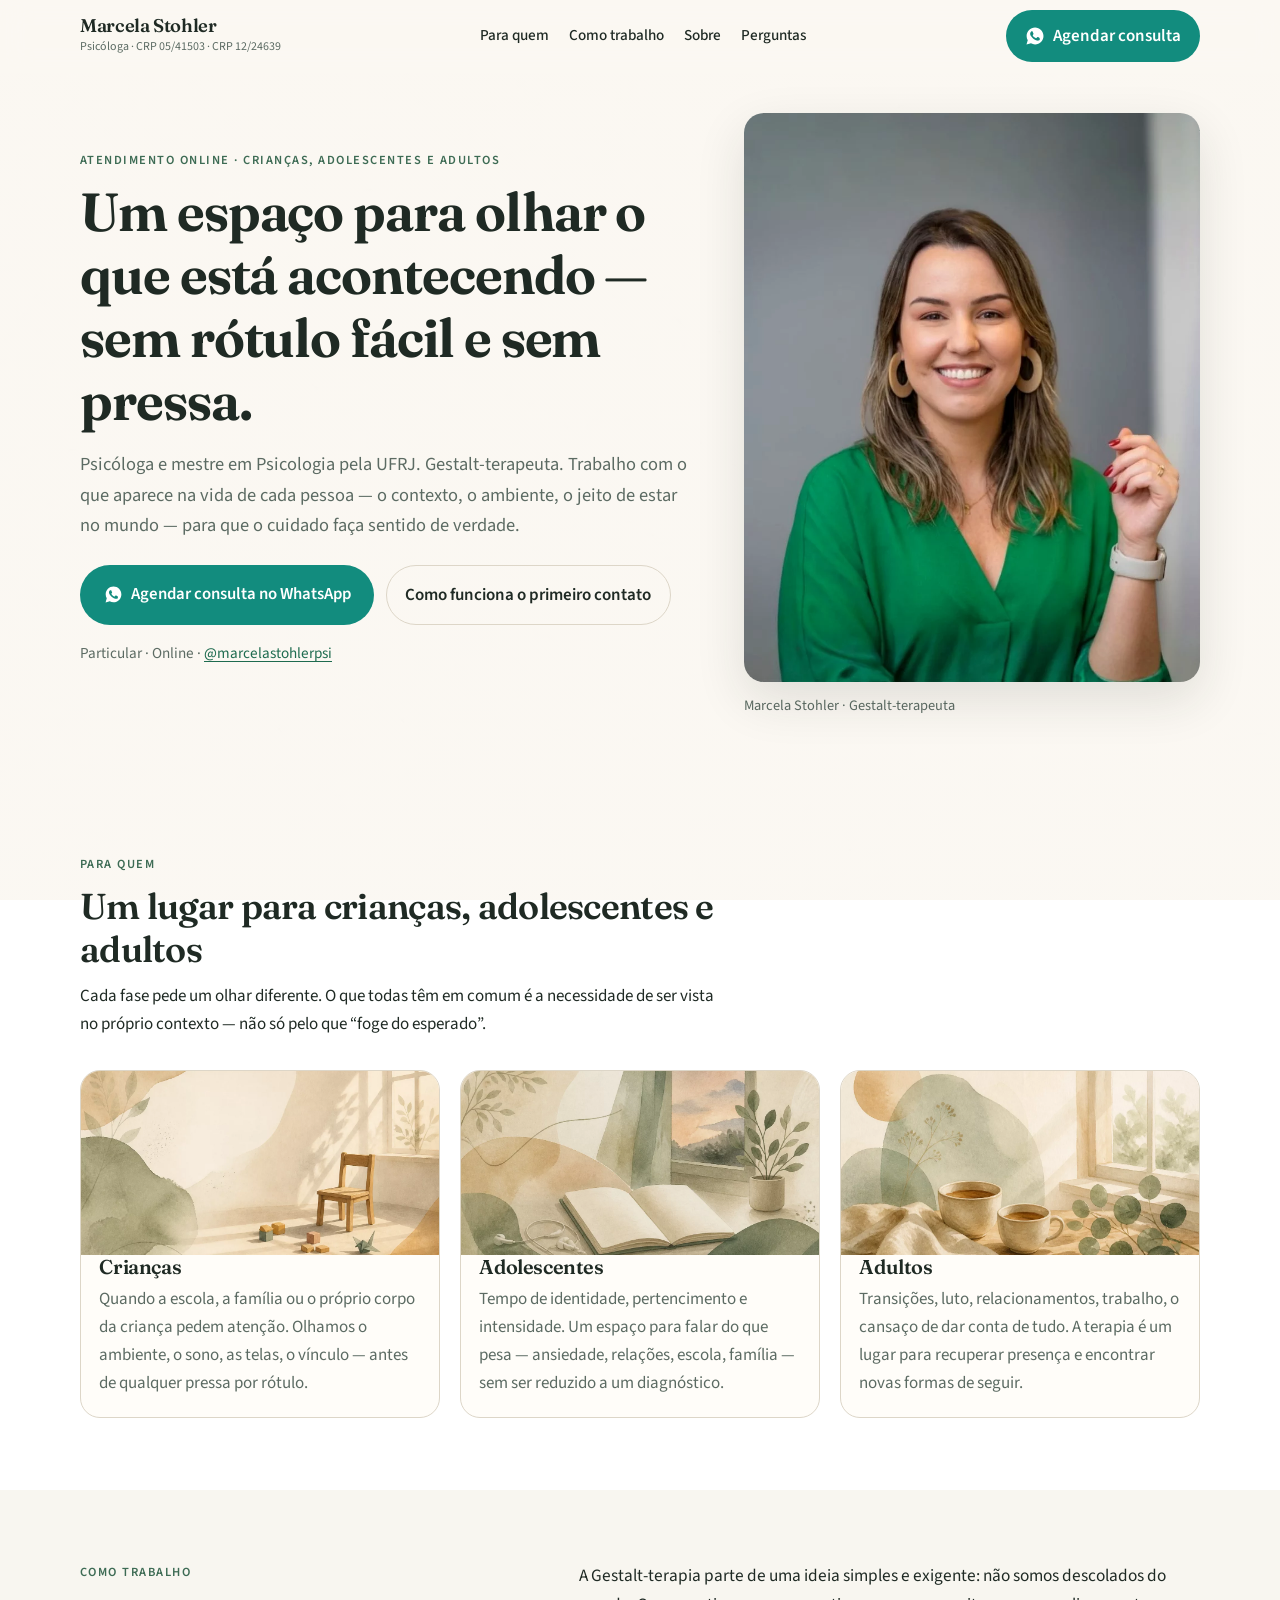
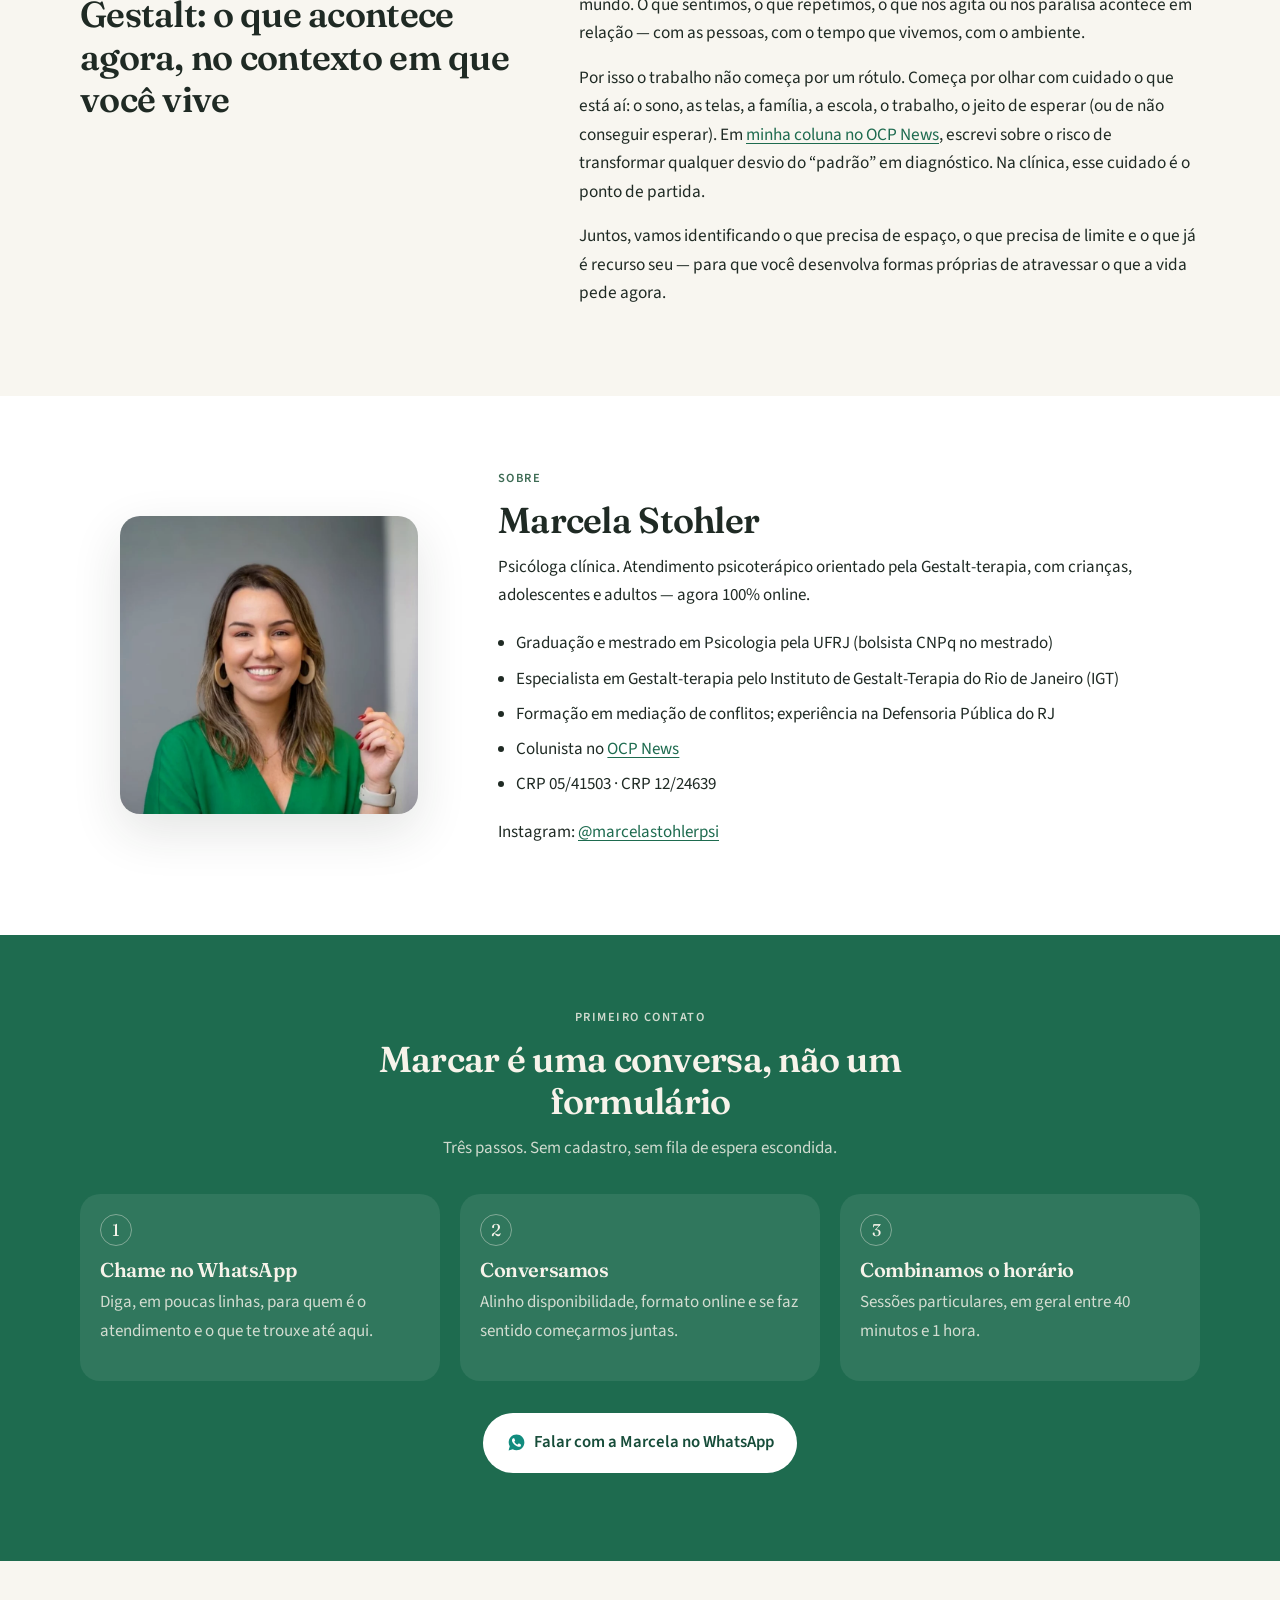
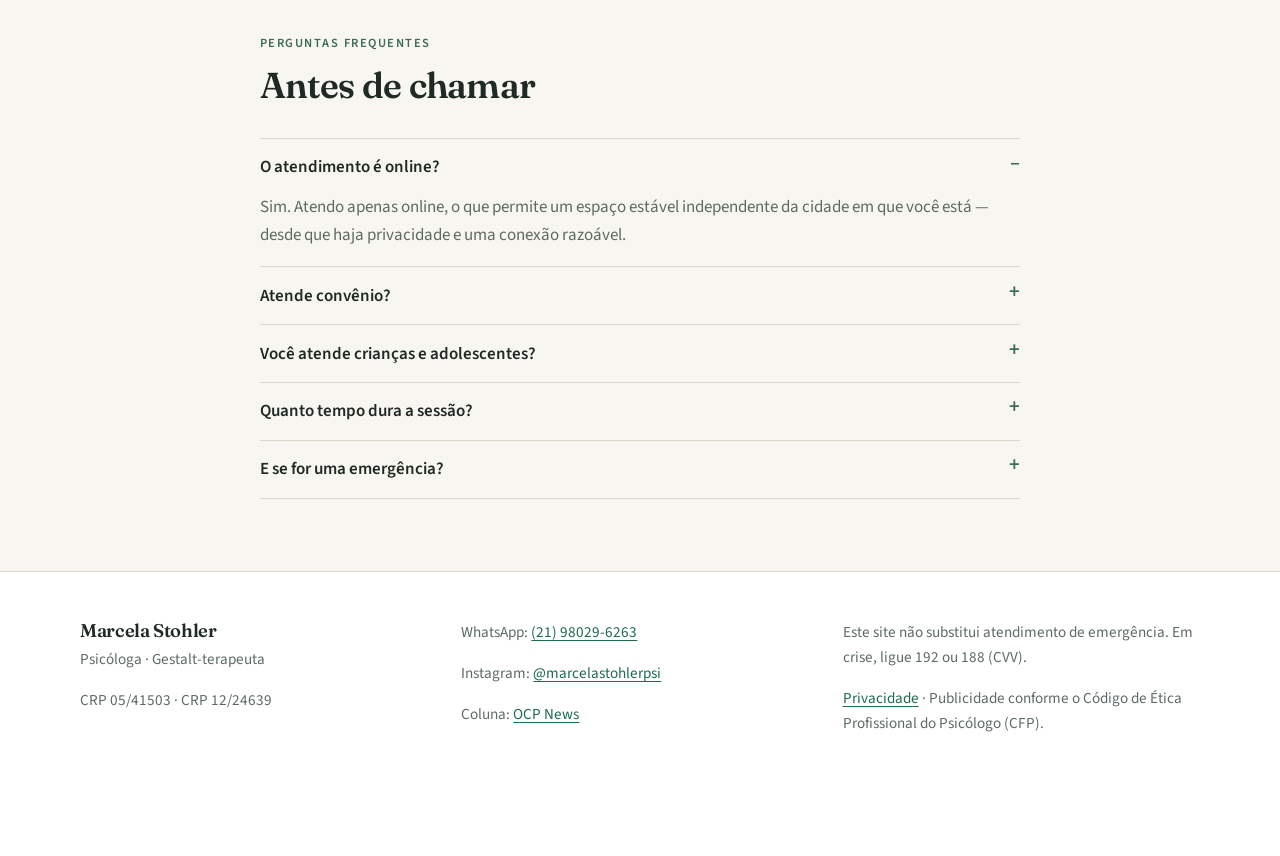
==== index.html @ 03f025e1 "Publicar a landing de conversão da Marcela Stohler. Página estática para o Google Ads, com CTA no Wh" ====
<!DOCTYPE html>
<html lang="pt-BR">
  <head>
    <meta charset="utf-8" />
    <meta name="viewport" content="width=device-width, initial-scale=1" />
    <title>Marcela Stohler | Psicóloga e Gestalt-terapeuta</title>
    <meta
      name="description"
      content="Psicóloga e mestre pela UFRJ. Gestalt-terapeuta. Atendimento online para crianças, adolescentes e adultos. Agende sua consulta pelo WhatsApp."
    />
    <link rel="canonical" href="https://marcela.stohler.com.br/" />
    <meta name="theme-color" content="#1e6b4f" />
    <meta name="robots" content="index, follow" />

    <meta property="og:type" content="website" />
    <meta property="og:locale" content="pt_BR" />
    <meta property="og:url" content="https://marcela.stohler.com.br/" />
    <meta property="og:title" content="Marcela Stohler | Psicóloga e Gestalt-terapeuta" />
    <meta
      property="og:description"
      content="Atendimento online para crianças, adolescentes e adultos. Um espaço para olhar o que está acontecendo — sem rótulo fácil e sem pressa."
    />
    <meta property="og:image" content="https://marcela.stohler.com.br/images/og.jpg" />
    <meta property="og:image:width" content="1200" />
    <meta property="og:image:height" content="630" />

    <meta name="twitter:card" content="summary_large_image" />
    <meta name="twitter:title" content="Marcela Stohler | Psicóloga e Gestalt-terapeuta" />
    <meta
      name="twitter:description"
      content="Atendimento online para crianças, adolescentes e adultos. Agende pelo WhatsApp."
    />
    <meta name="twitter:image" content="https://marcela.stohler.com.br/images/og.jpg" />

    <link rel="icon" href="/favicon.ico" sizes="32x32" />
    <link rel="icon" type="image/png" href="/images/favicon-32.png" sizes="32x32" />
    <link rel="apple-touch-icon" href="/apple-touch-icon.png" />

    <link rel="preload" as="image" href="/images/marcela.webp" type="image/webp" />
    <link rel="preconnect" href="https://fonts.googleapis.com" />
    <link rel="preconnect" href="https://fonts.gstatic.com" crossorigin />
    <link
      href="https://fonts.googleapis.com/css2?family=Fraunces:opsz,wght@9..144,500;9..144,600;9..144,650&family=Source+Sans+3:ital,wght@0,400;0,500;0,600;1,400&display=swap"
      rel="stylesheet"
    />
    <link rel="stylesheet" href="/styles.css" />

    <script type="application/ld+json">
      {
        "@context": "https://schema.org",
        "@type": "Person",
        "name": "Marcela Stohler",
        "jobTitle": "Psicóloga",
        "description": "Psicóloga e mestre em Psicologia pela UFRJ. Especialista em Gestalt-terapia. Atendimento online para crianças, adolescentes e adultos.",
        "url": "https://marcela.stohler.com.br/",
        "image": "https://marcela.stohler.com.br/images/marcela.jpg",
        "sameAs": [
          "https://www.instagram.com/marcelastohlerpsi/",
          "https://ocp.news/autor/marcela-stohler-2"
        ],
        "hasCredential": ["CRP 05/41503", "CRP 12/24639"],
        "knowsAbout": ["Gestalt-terapia", "Psicologia clínica", "Psicoterapia infantil"],
        "telephone": "+5521980296263"
      }
    </script>
  </head>
  <body>
    <a class="skip-link" href="#conteudo">Ir para o conteúdo</a>

    <header class="site-header" id="topo">
      <div class="container header-inner">
        <a class="brand" href="/">
          <span class="brand-name">Marcela Stohler</span>
          <span class="brand-meta">Psicóloga · CRP 05/41503 · CRP 12/24639</span>
        </a>
        <nav class="nav" aria-label="Principal">
          <a href="#para-quem">Para quem</a>
          <a href="#como-trabalho">Como trabalho</a>
          <a href="#sobre">Sobre</a>
          <a href="#faq">Perguntas</a>
        </nav>
        <a class="btn btn-whatsapp header-cta js-whatsapp" data-cta="header" href="https://wa.me/5521980296263?text=Ol%C3%A1%20Marcela%2C%20vim%20pelo%20site%20e%20gostaria%20de%20agendar%20uma%20consulta." target="_blank" rel="noopener noreferrer">
          <span class="icon-wa" aria-hidden="true"></span>
          Agendar consulta
        </a>
      </div>
    </header>

    <main id="conteudo">
      <section class="hero">
        <div class="container hero-grid">
          <div class="hero-copy">
            <p class="kicker">Atendimento online · Crianças, adolescentes e adultos</p>
            <h1>Um espaço para olhar o que está acontecendo — sem rótulo fácil e sem pressa.</h1>
            <p class="lede">
              Psicóloga e mestre em Psicologia pela UFRJ. Gestalt-terapeuta. Trabalho com o que
              aparece na vida de cada pessoa — o contexto, o ambiente, o jeito de estar no mundo —
              para que o cuidado faça sentido de verdade.
            </p>
            <div class="hero-actions">
              <a class="btn btn-whatsapp btn-lg js-whatsapp" data-cta="hero" href="https://wa.me/5521980296263?text=Ol%C3%A1%20Marcela%2C%20vim%20pelo%20site%20e%20gostaria%20de%20agendar%20uma%20consulta." target="_blank" rel="noopener noreferrer">
                <span class="icon-wa" aria-hidden="true"></span>
                Agendar consulta no WhatsApp
              </a>
              <a class="btn btn-ghost" href="#como-funciona">Como funciona o primeiro contato</a>
            </div>
            <p class="trust-line">
              Particular · Online ·
              <a href="https://www.instagram.com/marcelastohlerpsi/" rel="noopener noreferrer" target="_blank"
                >@marcelastohlerpsi</a
              >
            </p>
          </div>
          <figure class="hero-photo">
            <div class="photo-frame">
              <picture>
                <source srcset="/images/marcela.webp" type="image/webp" />
                <img
                  src="/images/marcela.jpg"
                  alt="Marcela Stohler, psicóloga, sorrindo em retrato profissional"
                  width="819"
                  height="1024"
                  fetchpriority="high"
                />
              </picture>
            </div>
            <figcaption>Marcela Stohler · Gestalt-terapeuta</figcaption>
          </figure>
        </div>
      </section>

      <section class="section" id="para-quem">
        <div class="container">
          <header class="section-head">
            <p class="kicker">Para quem</p>
            <h2>Um lugar para crianças, adolescentes e adultos</h2>
            <p>
              Cada fase pede um olhar diferente. O que todas têm em comum é a necessidade de ser
              vista no próprio contexto — não só pelo que “foge do esperado”.
            </p>
          </header>
          <div class="cards">
            <article class="card">
              <picture>
                <source srcset="/images/audience-child.webp" type="image/webp" />
                <img src="/images/audience-child.jpg" alt="" width="1200" height="800" loading="lazy" />
              </picture>
              <h3>Crianças</h3>
              <p>
                Quando a escola, a família ou o próprio corpo da criança pedem atenção. Olhamos o
                ambiente, o sono, as telas, o vínculo — antes de qualquer pressa por rótulo.
              </p>
            </article>
            <article class="card">
              <picture>
                <source srcset="/images/audience-teen.webp" type="image/webp" />
                <img src="/images/audience-teen.jpg" alt="" width="1200" height="800" loading="lazy" />
              </picture>
              <h3>Adolescentes</h3>
              <p>
                Tempo de identidade, pertencimento e intensidade. Um espaço para falar do que
                pesa — ansiedade, relações, escola, família — sem ser reduzido a um diagnóstico.
              </p>
            </article>
            <article class="card">
              <picture>
                <source srcset="/images/audience-adult.webp" type="image/webp" />
                <img src="/images/audience-adult.jpg" alt="" width="1200" height="800" loading="lazy" />
              </picture>
              <h3>Adultos</h3>
              <p>
                Transições, luto, relacionamentos, trabalho, o cansaço de dar conta de tudo. A
                terapia é um lugar para recuperar presença e encontrar novas formas de seguir.
              </p>
            </article>
          </div>
        </div>
      </section>

      <section class="section section-alt" id="como-trabalho">
        <div class="container split">
          <header class="section-head">
            <p class="kicker">Como trabalho</p>
            <h2>Gestalt: o que acontece agora, no contexto em que você vive</h2>
          </header>
          <div class="prose">
            <p>
              A Gestalt-terapia parte de uma ideia simples e exigente: não somos descolados do
              mundo. O que sentimos, o que repetimos, o que nos agita ou nos paralisa acontece
              em relação — com as pessoas, com o tempo que vivemos, com o ambiente.
            </p>
            <p>
              Por isso o trabalho não começa por um rótulo. Começa por olhar com cuidado o que
              está aí: o sono, as telas, a família, a escola, o trabalho, o jeito de esperar (ou
              de não conseguir esperar). Em
              <a href="https://ocp.news/colunistas/toda-crianca-agitada-tem-tdah" rel="noopener noreferrer" target="_blank"
                >minha coluna no OCP News</a
              >, escrevi sobre o risco de transformar qualquer desvio do “padrão” em diagnóstico.
              Na clínica, esse cuidado é o ponto de partida.
            </p>
            <p>
              Juntos, vamos identificando o que precisa de espaço, o que precisa de limite e o
              que já é recurso seu — para que você desenvolva formas próprias de atravessar o
              que a vida pede agora.
            </p>
          </div>
        </div>
      </section>

      <section class="section" id="sobre">
        <div class="container about-grid">
          <figure class="about-photo">
            <picture>
              <source srcset="/images/marcela-square.webp" type="image/webp" />
              <img
                src="/images/marcela-square.jpg"
                alt="Retrato de Marcela Stohler"
                width="800"
                height="800"
                loading="lazy"
              />
            </picture>
          </figure>
          <div>
            <p class="kicker">Sobre</p>
            <h2>Marcela Stohler</h2>
            <p>
              Psicóloga clínica. Atendimento psicoterápico orientado pela Gestalt-terapia, com
              crianças, adolescentes e adultos — agora 100% online.
            </p>
            <ul class="creds">
              <li>Graduação e mestrado em Psicologia pela UFRJ (bolsista CNPq no mestrado)</li>
              <li>Especialista em Gestalt-terapia pelo Instituto de Gestalt-Terapia do Rio de Janeiro (IGT)</li>
              <li>Formação em mediação de conflitos; experiência na Defensoria Pública do RJ</li>
              <li>Colunista no <a href="https://ocp.news/autor/marcela-stohler-2" rel="noopener noreferrer" target="_blank">OCP News</a></li>
              <li>CRP 05/41503 · CRP 12/24639</li>
            </ul>
            <p>
              Instagram:
              <a href="https://www.instagram.com/marcelastohlerpsi/" rel="noopener noreferrer" target="_blank"
                >@marcelastohlerpsi</a
              >
            </p>
          </div>
        </div>
      </section>

      <section class="section section-cta" id="como-funciona">
        <div class="container">
          <header class="section-head center">
            <p class="kicker">Primeiro contato</p>
            <h2>Marcar é uma conversa, não um formulário</h2>
            <p>Três passos. Sem cadastro, sem fila de espera escondida.</p>
          </header>
          <ol class="steps">
            <li>
              <span class="step-n">1</span>
              <h3>Chame no WhatsApp</h3>
              <p>Diga, em poucas linhas, para quem é o atendimento e o que te trouxe até aqui.</p>
            </li>
            <li>
              <span class="step-n">2</span>
              <h3>Conversamos</h3>
              <p>Alinho disponibilidade, formato online e se faz sentido começarmos juntas.</p>
            </li>
            <li>
              <span class="step-n">3</span>
              <h3>Combinamos o horário</h3>
              <p>Sessões particulares, em geral entre 40 minutos e 1 hora.</p>
            </li>
          </ol>
          <p class="center">
            <a class="btn btn-whatsapp btn-lg js-whatsapp" data-cta="steps" href="https://wa.me/5521980296263?text=Ol%C3%A1%20Marcela%2C%20vim%20pelo%20site%20e%20gostaria%20de%20agendar%20uma%20consulta." target="_blank" rel="noopener noreferrer">
              <span class="icon-wa" aria-hidden="true"></span>
              Falar com a Marcela no WhatsApp
            </a>
          </p>
        </div>
      </section>

      <section class="section section-alt" id="faq">
        <div class="container narrow">
          <header class="section-head">
            <p class="kicker">Perguntas frequentes</p>
            <h2>Antes de chamar</h2>
          </header>
          <div class="faq">
            <details open>
              <summary>O atendimento é online?</summary>
              <p>
                Sim. Atendo apenas online, o que permite um espaço estável independente da cidade
                em que você está — desde que haja privacidade e uma conexão razoável.
              </p>
            </details>
            <details>
              <summary>Atende convênio?</summary>
              <p>
                Não. O atendimento é particular. Se precisar de nota ou recibo para reembolso,
                podemos conversar no WhatsApp.
              </p>
            </details>
            <details>
              <summary>Você atende crianças e adolescentes?</summary>
              <p>
                Sim. Crianças, adolescentes e adultos. No caso de menores, o primeiro contato
                costuma ser com o responsável.
              </p>
            </details>
            <details>
              <summary>Quanto tempo dura a sessão?</summary>
              <p>Em geral, de 40 minutos a 1 hora. Combinamos o enquadre no primeiro contato.</p>
            </details>
            <details>
              <summary>E se for uma emergência?</summary>
              <p>
                Este canal não substitui atendimento de urgência. Se você ou alguém próximo
                estiver em risco, ligue para o SAMU (192) ou procure o serviço de emergência
                mais próximo. O CVV atende 24h pelo 188.
              </p>
            </details>
          </div>
        </div>
      </section>
    </main>

    <footer class="site-footer">
      <div class="container footer-grid">
        <div>
          <p class="brand-name">Marcela Stohler</p>
          <p>Psicóloga · Gestalt-terapeuta</p>
          <p>CRP 05/41503 · CRP 12/24639</p>
        </div>
        <div>
          <p>
            WhatsApp:
            <a class="js-whatsapp" data-cta="footer" href="https://wa.me/5521980296263?text=Ol%C3%A1%20Marcela%2C%20vim%20pelo%20site%20e%20gostaria%20de%20agendar%20uma%20consulta." target="_blank" rel="noopener noreferrer">(21) 98029-6263</a>
          </p>
          <p>
            Instagram:
            <a href="https://www.instagram.com/marcelastohlerpsi/" rel="noopener noreferrer" target="_blank"
              >@marcelastohlerpsi</a
            >
          </p>
          <p>
            Coluna:
            <a href="https://ocp.news/autor/marcela-stohler-2" rel="noopener noreferrer" target="_blank">OCP News</a>
          </p>
        </div>
        <div>
          <p>
            Este site não substitui atendimento de emergência. Em crise, ligue 192 ou 188 (CVV).
          </p>
          <p>
            <a href="/privacidade.html">Privacidade</a>
            · Publicidade conforme o Código de Ética Profissional do Psicólogo (CFP).
          </p>
        </div>
      </div>
    </footer>

    <a class="fab js-whatsapp" data-cta="fab" href="https://wa.me/5521980296263?text=Ol%C3%A1%20Marcela%2C%20vim%20pelo%20site%20e%20gostaria%20de%20agendar%20uma%20consulta." target="_blank" rel="noopener noreferrer" aria-label="Agendar consulta no WhatsApp">
      <span class="icon-wa" aria-hidden="true"></span>
      <span class="fab-label">WhatsApp</span>
    </a>

    <script src="/site.config.js"></script>
    <script src="/main.js"></script>
  </body>
</html>
---- styles.css ----
:root {
  --cream: #fbf8f3;
  --sand: #f3eee4;
  --paper: #fffdf9;
  --ink: #1f2a24;
  --muted: #5c6b63;
  --line: #ddd6c8;
  --sage: #3d6b54;
  --emerald: #1e6b4f;
  --emerald-deep: #164c39;
  --whatsapp: #128c7e;
  --whatsapp-hover: #0e7368;
  --shadow: 0 18px 50px rgba(31, 42, 36, 0.12);
  --radius: 1.25rem;
  --header: 4.5rem;
  --font-serif: "Fraunces", "Times New Roman", serif;
  --font-sans: "Source Sans 3", "Segoe UI", sans-serif;
}

*,
*::before,
*::after {
  box-sizing: border-box;
}

html {
  scroll-behavior: smooth;
}

body {
  margin: 0;
  color: var(--ink);
  font-family: var(--font-sans);
  font-size: 1.0625rem;
  line-height: 1.65;
  background:
    linear-gradient(180deg, rgba(251, 248, 243, 0.92), rgba(251, 248, 243, 0.96)),
    url("/images/texture-paper.webp");
  background-attachment: fixed;
  background-size: cover;
}

img {
  max-width: 100%;
  height: auto;
  display: block;
}

a {
  color: var(--emerald);
  text-underline-offset: 0.18em;
}

a:hover {
  color: var(--emerald-deep);
}

h1,
h2,
h3,
.brand-name {
  font-family: var(--font-serif);
  font-optical-sizing: auto;
  font-weight: 600;
  letter-spacing: -0.02em;
  line-height: 1.18;
}

h1 {
  font-size: clamp(2rem, 4.6vw, 3.35rem);
  font-weight: 650;
  margin: 0 0 1rem;
}

h2 {
  font-size: clamp(1.65rem, 3vw, 2.25rem);
  margin: 0 0 0.75rem;
}

h3 {
  font-size: 1.25rem;
  margin: 0 0 0.4rem;
}

p {
  margin: 0 0 1rem;
}

.skip-link {
  position: absolute;
  left: 1rem;
  top: -4rem;
  background: var(--ink);
  color: #fff;
  padding: 0.5rem 0.8rem;
  z-index: 20;
}

.skip-link:focus {
  top: 1rem;
}

.container {
  width: min(1120px, calc(100% - 2rem));
  margin-inline: auto;
}

.narrow {
  width: min(760px, calc(100% - 2rem));
}

.site-header {
  position: sticky;
  top: 0;
  z-index: 10;
  background: rgba(251, 248, 243, 0.86);
  backdrop-filter: blur(14px);
  border-bottom: 1px solid transparent;
}

.site-header.is-scrolled {
  border-bottom-color: var(--line);
}

.header-inner {
  display: flex;
  align-items: center;
  justify-content: space-between;
  gap: 1rem;
  min-height: var(--header);
}

.brand {
  text-decoration: none;
  color: inherit;
  display: flex;
  flex-direction: column;
}

.brand-name {
  font-size: 1.15rem;
}

.brand-meta {
  font-size: 0.75rem;
  color: var(--muted);
}

.nav {
  display: flex;
  gap: 1.25rem;
}

.nav a {
  color: var(--ink);
  text-decoration: none;
  font-weight: 500;
  font-size: 0.95rem;
}

.nav a:hover {
  color: var(--emerald);
}

.btn {
  display: inline-flex;
  align-items: center;
  justify-content: center;
  gap: 0.5rem;
  border-radius: 999px;
  padding: 0.7rem 1.15rem;
  font-weight: 600;
  text-decoration: none;
  border: 1px solid transparent;
  transition: transform 0.15s ease, background 0.15s ease, color 0.15s ease;
}

.btn:hover {
  transform: translateY(-1px);
}

.btn-lg {
  padding: 0.95rem 1.4rem;
  font-size: 1.05rem;
}

.btn-whatsapp,
.btn-whatsapp:hover {
  background: var(--whatsapp);
  color: #fff;
}

.btn-whatsapp:hover {
  background: var(--whatsapp-hover);
}

.btn-ghost {
  background: transparent;
  border-color: var(--line);
  color: var(--ink);
}

.btn-ghost:hover {
  color: var(--emerald-deep);
  border-color: var(--sage);
}

.icon-wa {
  width: 1.15em;
  height: 1.15em;
  display: inline-block;
  background: currentColor;
  mask: url("data:image/svg+xml;utf8,<svg xmlns='http://www.w3.org/2000/svg' viewBox='0 0 24 24'><path fill='black' d='M12.04 2C6.58 2 2.15 6.43 2.15 11.89c0 1.76.46 3.47 1.34 4.99L2 22l5.27-1.38a9.86 9.86 0 0 0 4.77 1.21h.01c5.46 0 9.89-4.43 9.89-9.89C21.94 6.43 17.5 2 12.04 2zm5.76 14.05c-.24.68-1.4 1.25-1.93 1.33-.49.07-1.12.1-1.81-.11-.42-.13-.95-.31-1.64-.6-2.89-1.25-4.77-4.16-4.92-4.35-.14-.19-1.18-1.57-1.18-3 0-1.42.75-2.12 1.01-2.41.26-.29.57-.36.76-.36h.54c.17 0 .41-.07.64.49.24.58.82 2 .89 2.15.07.15.12.32.02.52-.1.19-.14.32-.28.49-.14.17-.29.38-.42.51-.14.14-.28.29-.12.56.16.27.7 1.16 1.51 1.88 1.04.93 1.91 1.22 2.18 1.36.27.14.43.12.59-.07.16-.19.68-.79.86-1.06.18-.27.36-.22.61-.13.25.08 1.6.75 1.87.89.27.14.45.21.52.33.07.12.07.7-.17 1.38z'/></svg>")
    center / contain no-repeat;
}

.hero {
  padding: 2.5rem 0 4rem;
}

.hero-grid {
  display: grid;
  grid-template-columns: 1.15fr 0.85fr;
  gap: 3rem;
  align-items: center;
}

.kicker {
  text-transform: uppercase;
  letter-spacing: 0.12em;
  font-size: 0.78rem;
  font-weight: 600;
  color: var(--sage);
  margin-bottom: 0.65rem;
}

.lede {
  font-size: 1.15rem;
  color: var(--muted);
  max-width: 38rem;
}

.hero-actions {
  display: flex;
  flex-wrap: wrap;
  gap: 0.75rem;
  margin: 1.5rem 0 1rem;
}

.trust-line {
  color: var(--muted);
  font-size: 0.95rem;
}

.hero-photo {
  margin: 0;
}

.photo-frame {
  position: relative;
  border-radius: var(--radius);
  overflow: hidden;
  box-shadow: var(--shadow);
}

.photo-frame::before {
  content: "";
  position: absolute;
  inset: 1rem -0.9rem -0.9rem 1rem;
  border: 1px solid var(--sage);
  border-radius: var(--radius);
  z-index: -1;
}

.hero-photo img {
  aspect-ratio: 4 / 5;
  object-fit: cover;
  object-position: 50% 12%;
}

.hero-photo figcaption {
  margin-top: 0.75rem;
  color: var(--muted);
  font-size: 0.9rem;
}

.section {
  padding: 4.5rem 0;
}

.section-alt {
  background: rgba(243, 238, 228, 0.55);
}

.section-head {
  max-width: 40rem;
  margin-bottom: 2rem;
}

.section-head.center,
.center {
  text-align: center;
  margin-inline: auto;
}

.cards {
  display: grid;
  grid-template-columns: repeat(3, 1fr);
  gap: 1.25rem;
}

.card {
  background: var(--paper);
  border: 1px solid var(--line);
  border-radius: var(--radius);
  overflow: hidden;
  padding-bottom: 1.25rem;
}

.card img {
  width: 100%;
  height: 11.5rem;
  object-fit: cover;
}

.card h3,
.card p {
  padding-inline: 1.15rem;
}

.card p {
  color: var(--muted);
  margin-bottom: 0;
}

.split {
  display: grid;
  grid-template-columns: 0.85fr 1.15fr;
  gap: 2.5rem;
  align-items: start;
}

.prose {
  font-size: 1.08rem;
}

.about-grid {
  display: grid;
  grid-template-columns: 0.7fr 1.3fr;
  gap: 2.5rem;
  align-items: center;
}

.about-photo img {
  border-radius: var(--radius);
  box-shadow: var(--shadow);
  aspect-ratio: 1;
  object-fit: cover;
  object-position: 50% 15%;
}

.creds {
  margin: 1.25rem 0;
  padding-left: 1.15rem;
}

.creds li {
  margin-bottom: 0.45rem;
}

.section-cta {
  background: var(--emerald);
  color: #f7f3ea;
}

.section-cta .kicker,
.section-cta h2,
.section-cta p {
  color: inherit;
}

.section-cta .section-head p,
.steps p {
  color: rgba(247, 243, 234, 0.82);
}

.steps {
  list-style: none;
  display: grid;
  grid-template-columns: repeat(3, 1fr);
  gap: 1.25rem;
  padding: 0;
  margin: 0 0 2rem;
}

.steps li {
  background: rgba(255, 255, 255, 0.08);
  border-radius: var(--radius);
  padding: 1.25rem;
}

.step-n {
  display: inline-flex;
  width: 2rem;
  height: 2rem;
  align-items: center;
  justify-content: center;
  border: 1px solid rgba(247, 243, 234, 0.4);
  border-radius: 50%;
  margin-bottom: 0.75rem;
  font-family: var(--font-serif);
}

.section-cta .btn-whatsapp {
  background: #fff;
  color: var(--emerald-deep);
}

.section-cta .btn-whatsapp:hover {
  background: var(--sand);
  color: var(--emerald-deep);
}

.section-cta .icon-wa {
  background: var(--whatsapp);
}

.faq details {
  border-top: 1px solid var(--line);
  padding: 0.9rem 0;
}

.faq details:last-child {
  border-bottom: 1px solid var(--line);
}

.faq summary {
  cursor: pointer;
  font-weight: 600;
  list-style: none;
  display: flex;
  justify-content: space-between;
  gap: 1rem;
}

.faq summary::-webkit-details-marker {
  display: none;
}

.faq summary::after {
  content: "+";
  color: var(--sage);
  font-size: 1.3rem;
  line-height: 1;
}

.faq details[open] summary::after {
  content: "–";
}

.faq details p {
  margin: 0.7rem 0 0.2rem;
  color: var(--muted);
}

.site-footer {
  padding: 3rem 0 6.5rem;
  border-top: 1px solid var(--line);
  color: var(--muted);
  font-size: 0.95rem;
}

.footer-grid {
  display: grid;
  grid-template-columns: repeat(3, 1fr);
  gap: 1.5rem;
}

.site-footer .brand-name {
  color: var(--ink);
  margin-bottom: 0.35rem;
}

.fab {
  position: fixed;
  right: 1rem;
  bottom: 1rem;
  z-index: 12;
  display: none;
  align-items: center;
  gap: 0.45rem;
  background: var(--whatsapp);
  color: #fff;
  text-decoration: none;
  padding: 0.85rem 1.1rem;
  border-radius: 999px;
  box-shadow: var(--shadow);
  font-weight: 600;
}

.fab:hover {
  color: #fff;
  background: var(--whatsapp-hover);
}

.page-simple {
  padding: 5rem 0 6rem;
}

.page-simple .prose {
  max-width: 40rem;
}

@media (max-width: 900px) {
  .nav,
  .header-cta,
  .hero-photo figcaption,
  .brand-meta {
    display: none;
  }

  .hero-grid,
  .cards,
  .split,
  .about-grid,
  .steps,
  .footer-grid {
    grid-template-columns: 1fr;
  }

  .hero {
    padding-top: 1.25rem;
  }

  .photo-frame::before {
    display: none;
  }

  .fab {
    display: inline-flex;
  }

  .site-footer {
    padding-bottom: 6.5rem;
  }
}

@media (prefers-reduced-motion: reduce) {
  html {
    scroll-behavior: auto;
  }

  .btn {
    transition: none;
  }
}
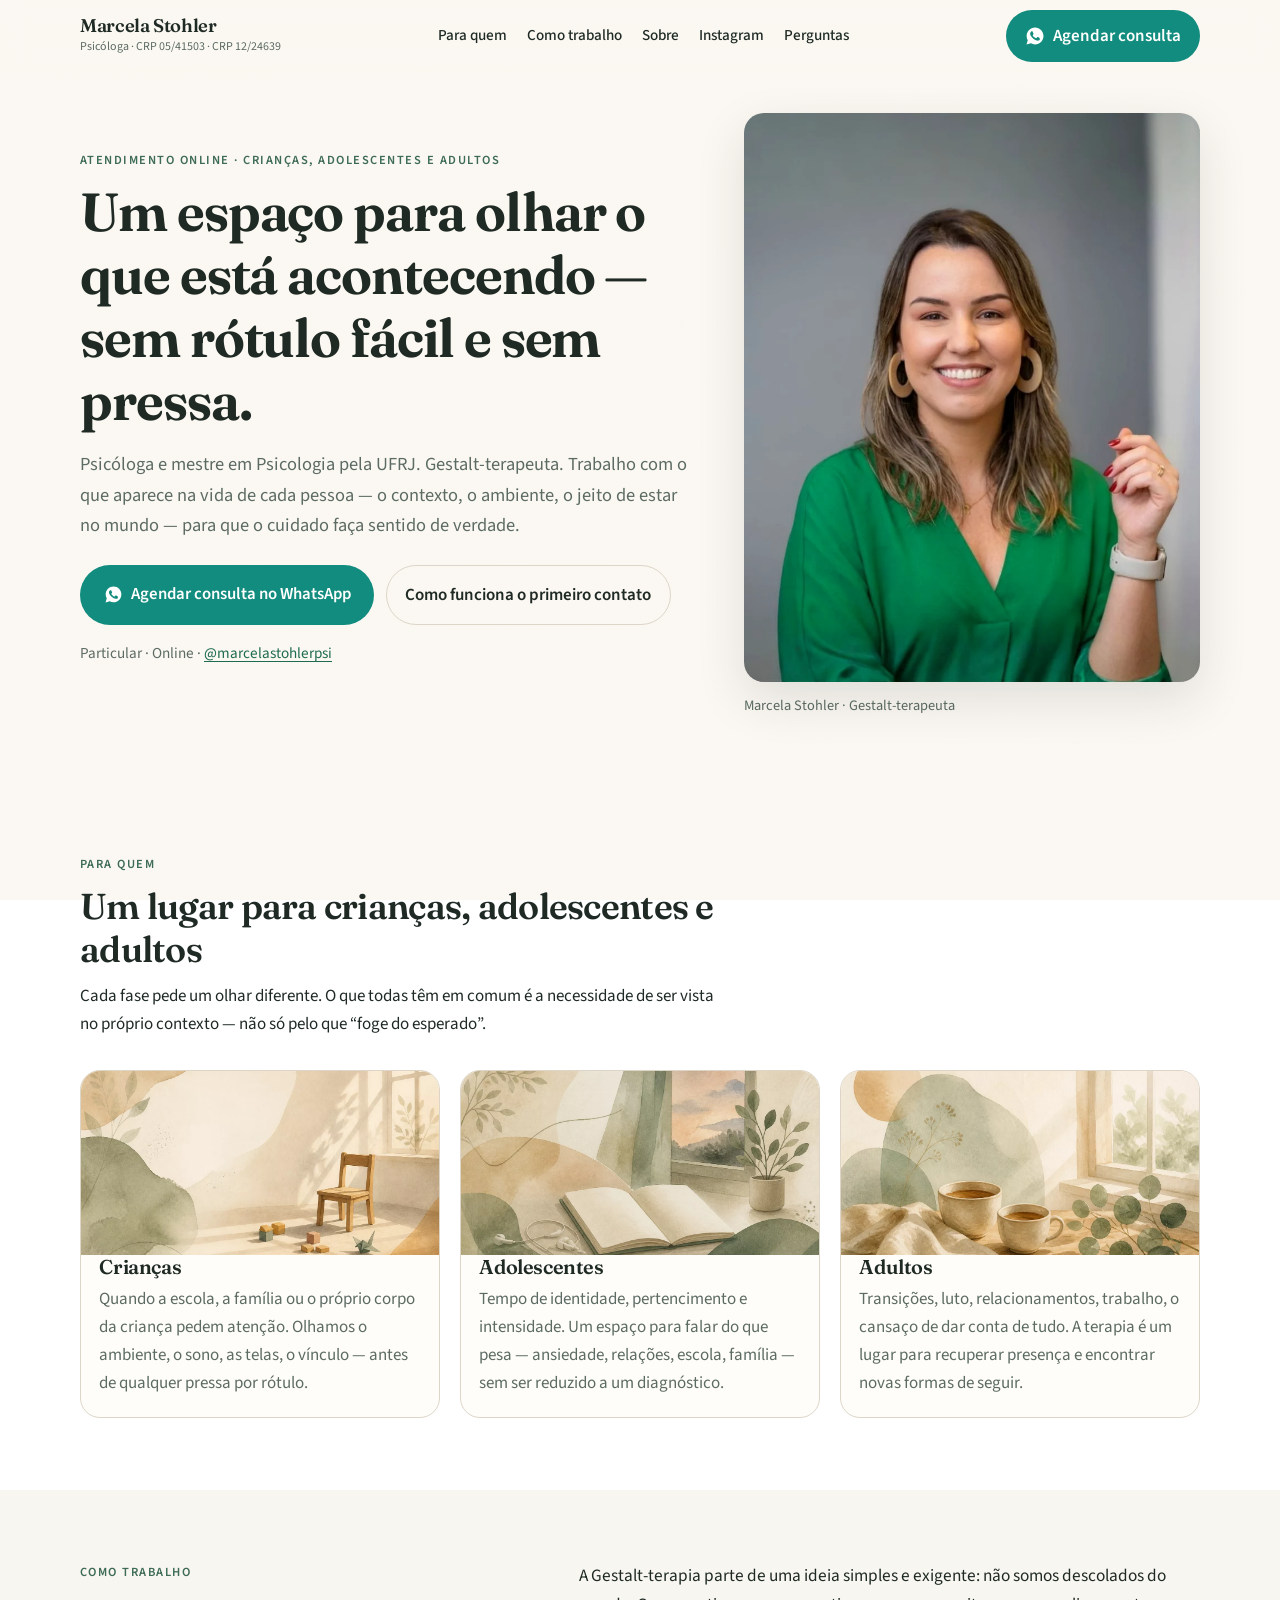
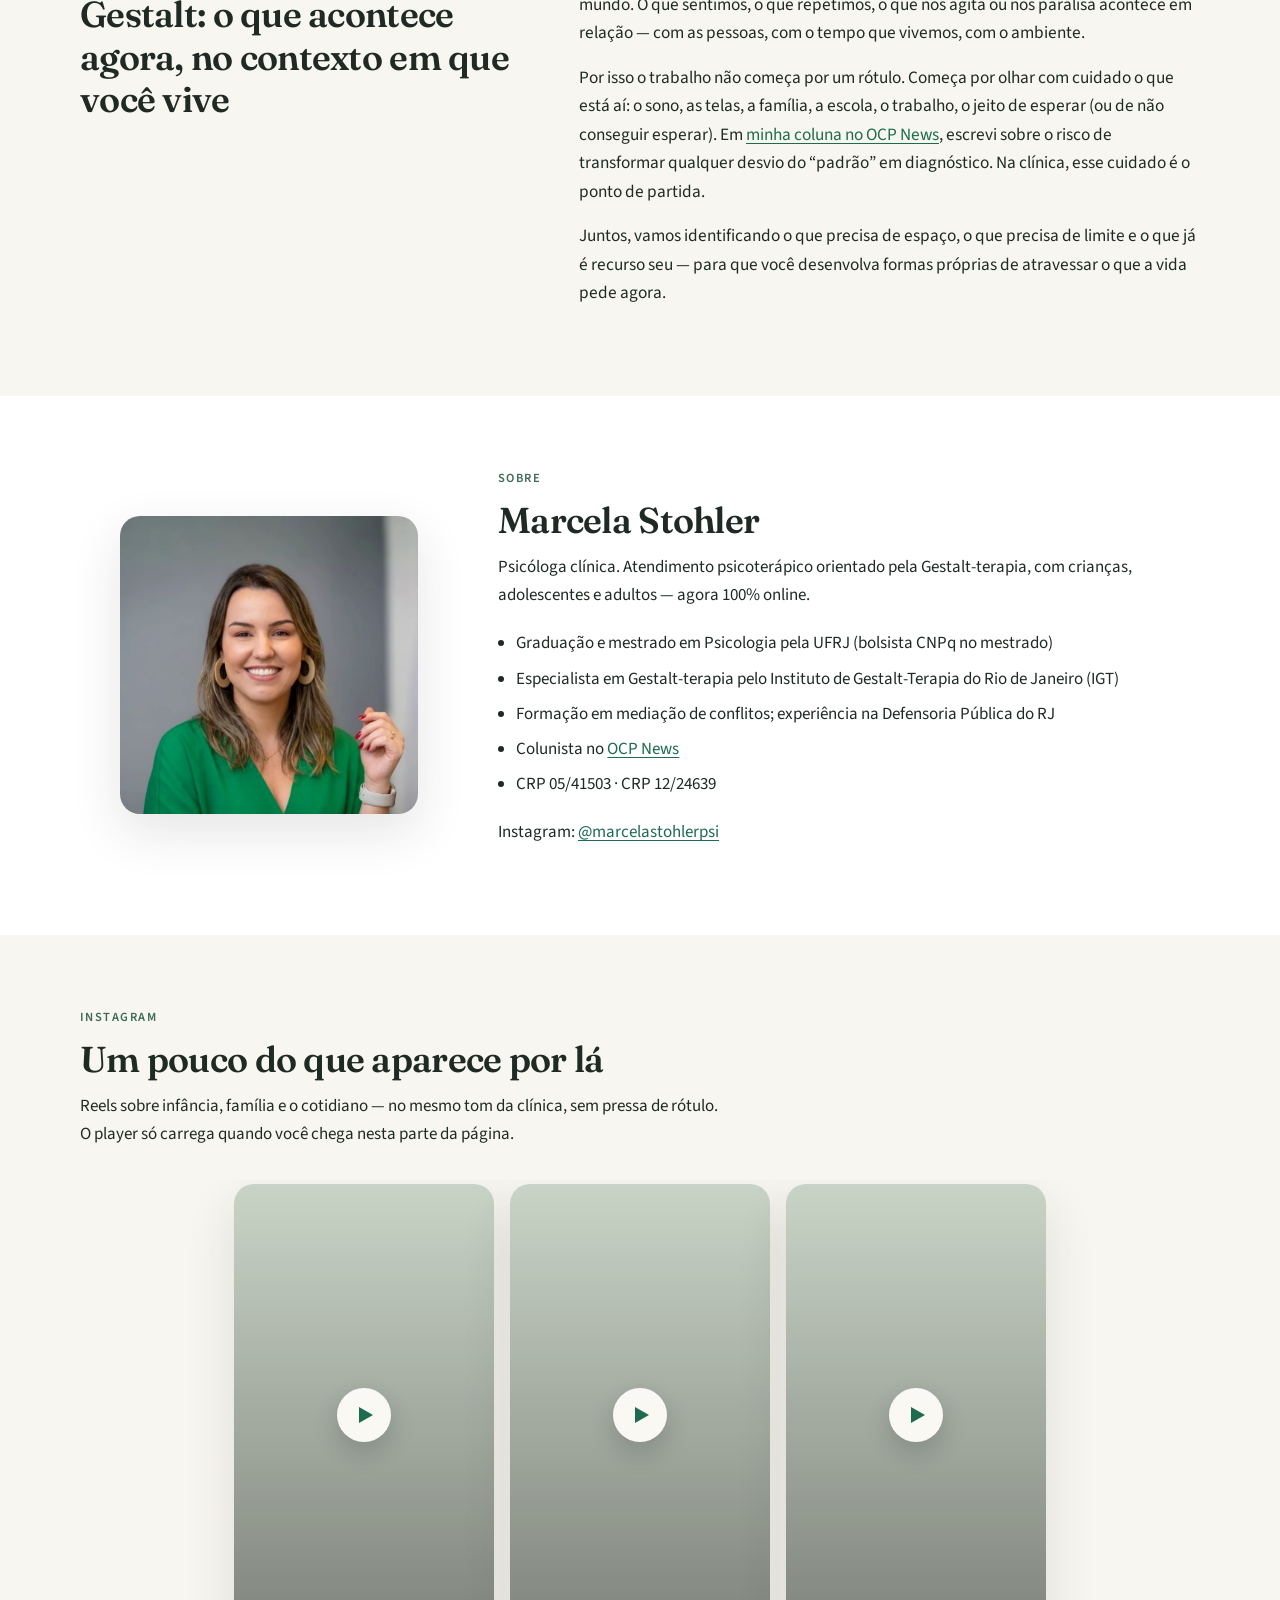
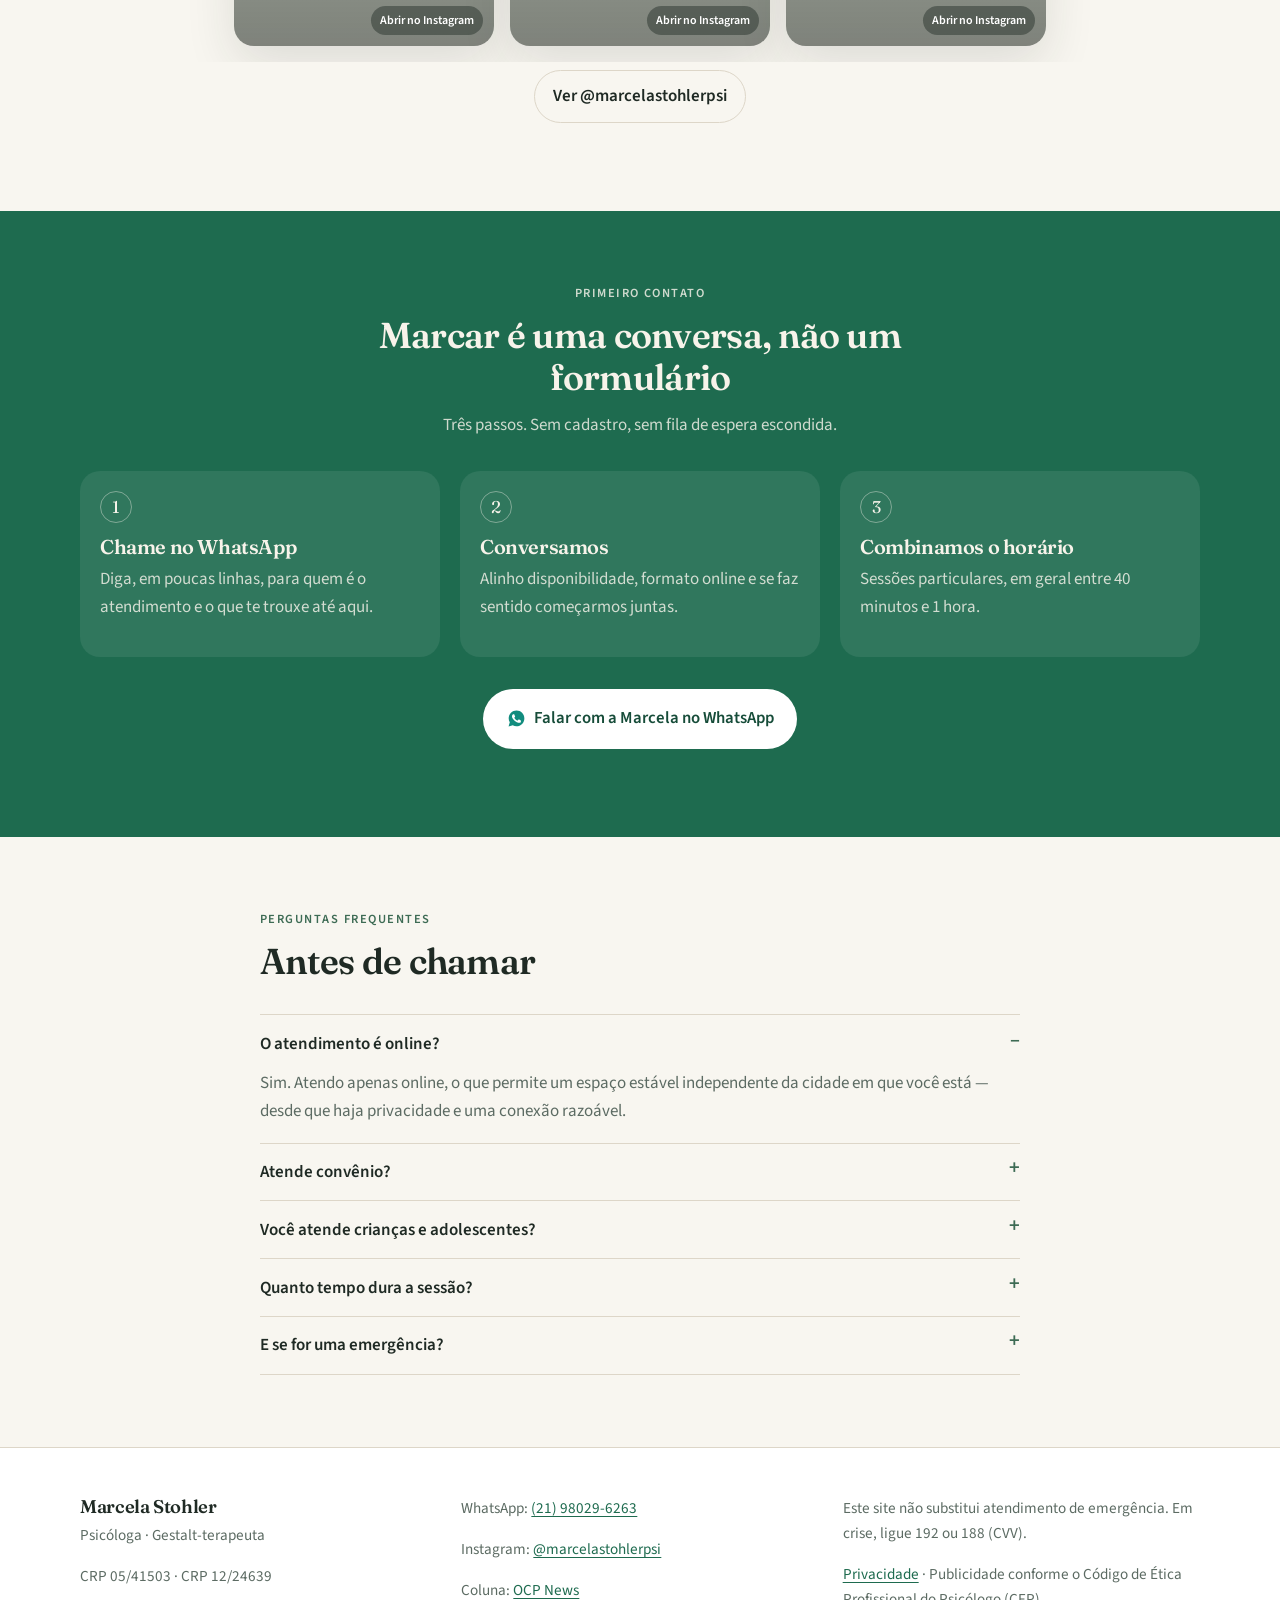
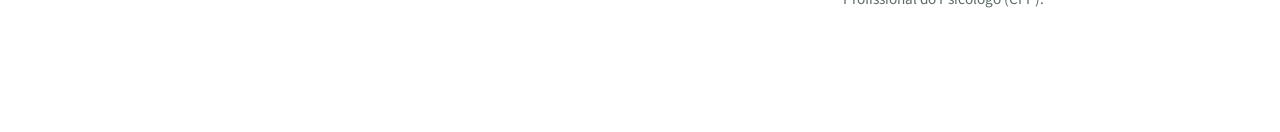
==== commit 4a94589e: "Incluir os três posts do Instagram na landing. A faixa nativa carrega o player só no clique, para nã" ====
--- a/index.html
+++ b/index.html
@@ -77,6 +77,7 @@
           <a href="#para-quem">Para quem</a>
           <a href="#como-trabalho">Como trabalho</a>
           <a href="#sobre">Sobre</a>
+          <a href="#instagram">Instagram</a>
           <a href="#faq">Perguntas</a>
         </nav>
         <a class="btn btn-whatsapp header-cta js-whatsapp" data-cta="header" href="https://wa.me/5521980296263?text=Ol%C3%A1%20Marcela%2C%20vim%20pelo%20site%20e%20gostaria%20de%20agendar%20uma%20consulta." target="_blank" rel="noopener noreferrer">
@@ -242,6 +243,29 @@
               >
             </p>
           </div>
+        </div>
+      </section>
+
+      <section class="section section-alt" id="instagram">
+        <div class="container">
+          <header class="section-head">
+            <p class="kicker">Instagram</p>
+            <h2>Um pouco do que aparece por lá</h2>
+            <p>
+              Reels sobre infância, família e o cotidiano — no mesmo tom da clínica, sem pressa
+              de rótulo. O player só carrega quando você chega nesta parte da página.
+            </p>
+          </header>
+          <div class="reels" id="reels"></div>
+          <p class="center reels-more">
+            <a
+              class="btn btn-ghost"
+              href="https://www.instagram.com/marcelastohlerpsi/"
+              rel="noopener noreferrer"
+              target="_blank"
+              >Ver @marcelastohlerpsi</a
+            >
+          </p>
         </div>
       </section>
 
--- a/styles.css
+++ b/styles.css
@@ -511,6 +511,113 @@
   max-width: 40rem;
 }
 
+.reels {
+  display: flex;
+  justify-content: center;
+  gap: 1rem;
+  overflow-x: auto;
+  scroll-snap-type: x mandatory;
+  -webkit-overflow-scrolling: touch;
+  padding: 0.25rem 0 1rem;
+  margin-bottom: 0.5rem;
+}
+
+.reel {
+  position: relative;
+  flex: 0 0 min(260px, 74vw);
+  aspect-ratio: 9 / 16;
+  border-radius: var(--radius);
+  overflow: hidden;
+  background:
+    linear-gradient(180deg, rgba(30, 107, 79, 0.2), rgba(31, 42, 36, 0.55)),
+    var(--sand);
+  box-shadow: var(--shadow);
+  scroll-snap-align: center;
+  color: #fff;
+}
+
+.reel iframe {
+  position: absolute;
+  left: 50%;
+  top: -48px;
+  width: 330px;
+  height: 780px;
+  border: 0;
+  transform: translateX(-50%);
+  background: #fafafa;
+}
+
+.reel-gate,
+.reel-fallback {
+  position: absolute;
+  inset: 0;
+  display: flex;
+  flex-direction: column;
+  align-items: center;
+  justify-content: center;
+  gap: 0.75rem;
+  border: 0;
+  background: transparent;
+  color: inherit;
+  cursor: pointer;
+  text-decoration: none;
+  font: inherit;
+  font-weight: 600;
+}
+
+.reel-fallback {
+  padding: 1.5rem;
+  text-align: center;
+}
+
+.reel-fallback:hover {
+  color: #fff;
+}
+
+.reel-play {
+  width: 3.4rem;
+  height: 3.4rem;
+  border-radius: 50%;
+  background: rgba(255, 253, 249, 0.94);
+  box-shadow: 0 10px 24px rgba(31, 42, 36, 0.2);
+  position: relative;
+}
+
+.reel-play::after {
+  content: "";
+  position: absolute;
+  top: 50%;
+  left: 54%;
+  width: 0;
+  height: 0;
+  border-style: solid;
+  border-width: 0.55rem 0 0.55rem 0.9rem;
+  border-color: transparent transparent transparent var(--emerald);
+  transform: translate(-50%, -50%);
+}
+
+.reel-open {
+  position: absolute;
+  z-index: 2;
+  right: 0.7rem;
+  bottom: 0.7rem;
+  font-size: 0.75rem;
+  font-weight: 600;
+  color: #fff;
+  text-decoration: none;
+  background: rgba(31, 42, 36, 0.45);
+  padding: 0.28rem 0.55rem;
+  border-radius: 999px;
+}
+
+.reel.is-loaded .reel-open {
+  background: rgba(31, 42, 36, 0.62);
+}
+
+.reels-more {
+  margin-top: 0.25rem;
+}
+
 @media (max-width: 900px) {
   .nav,
   .header-cta,
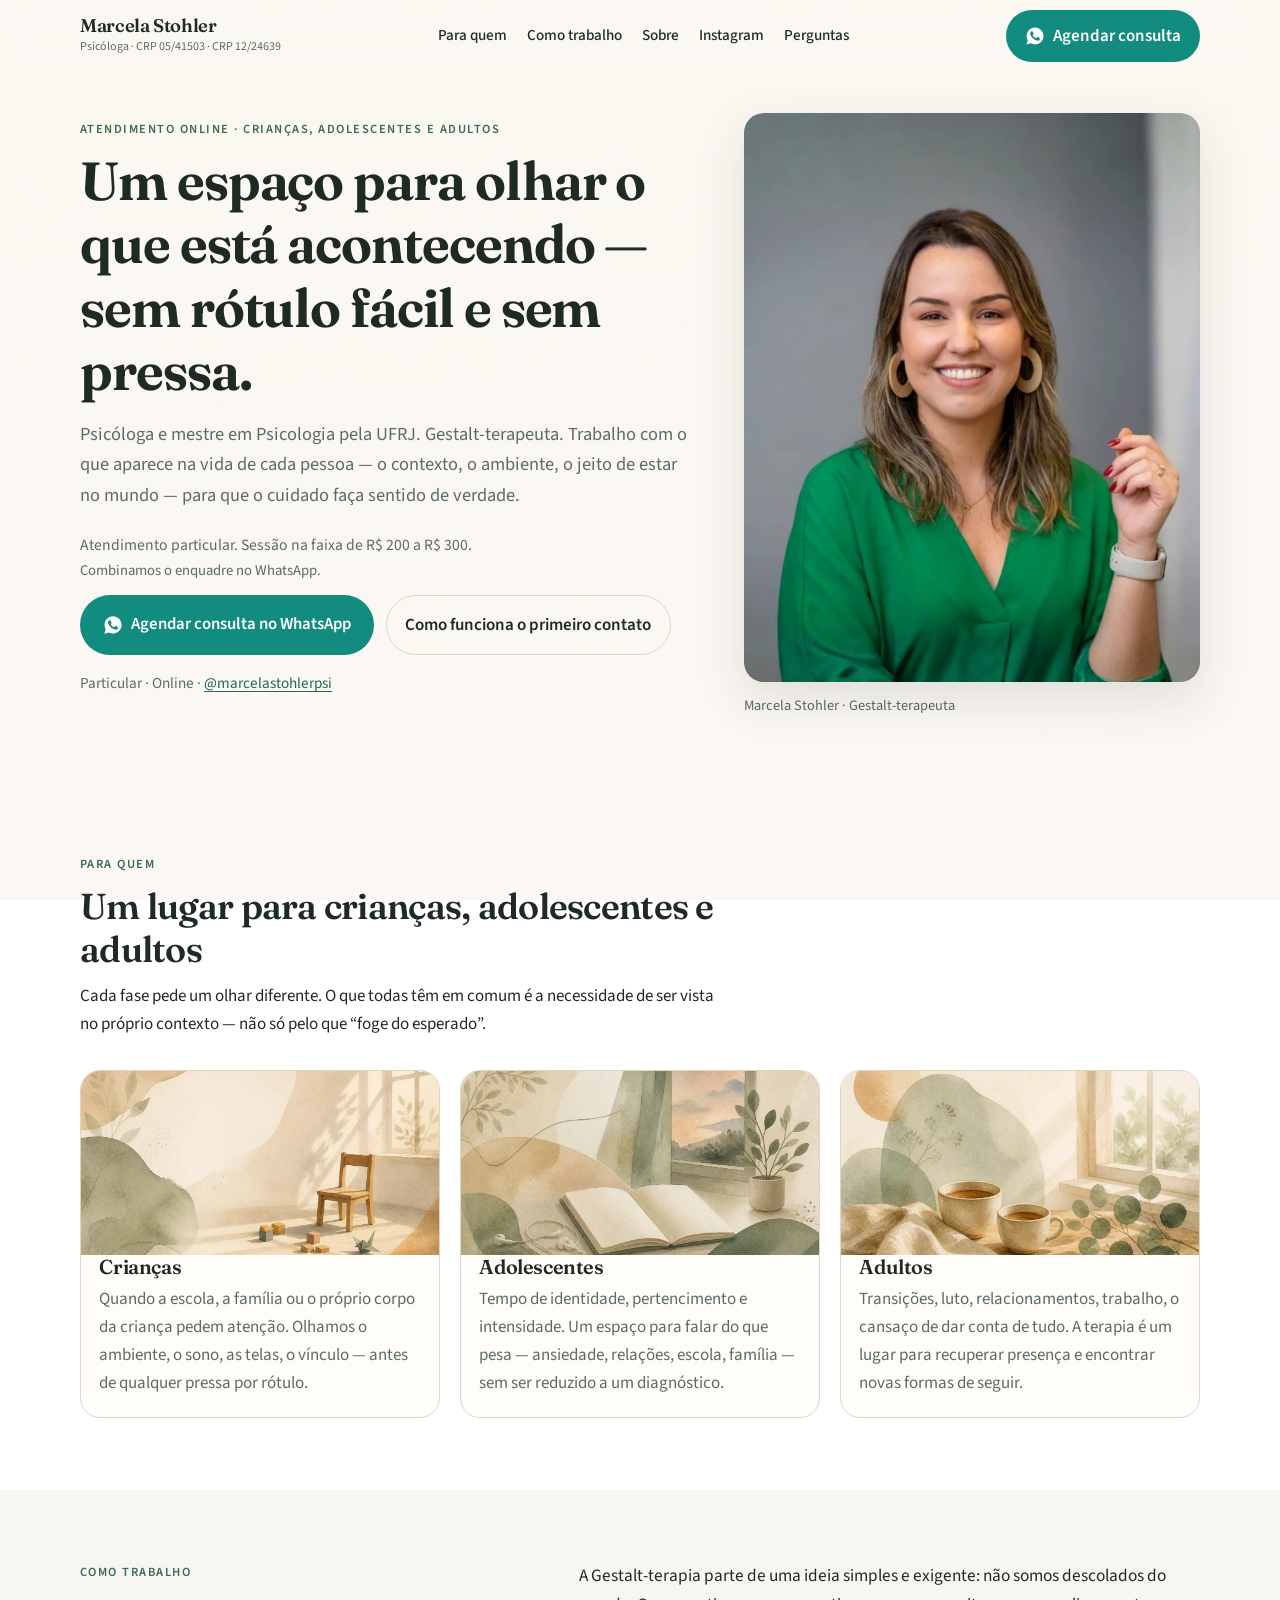
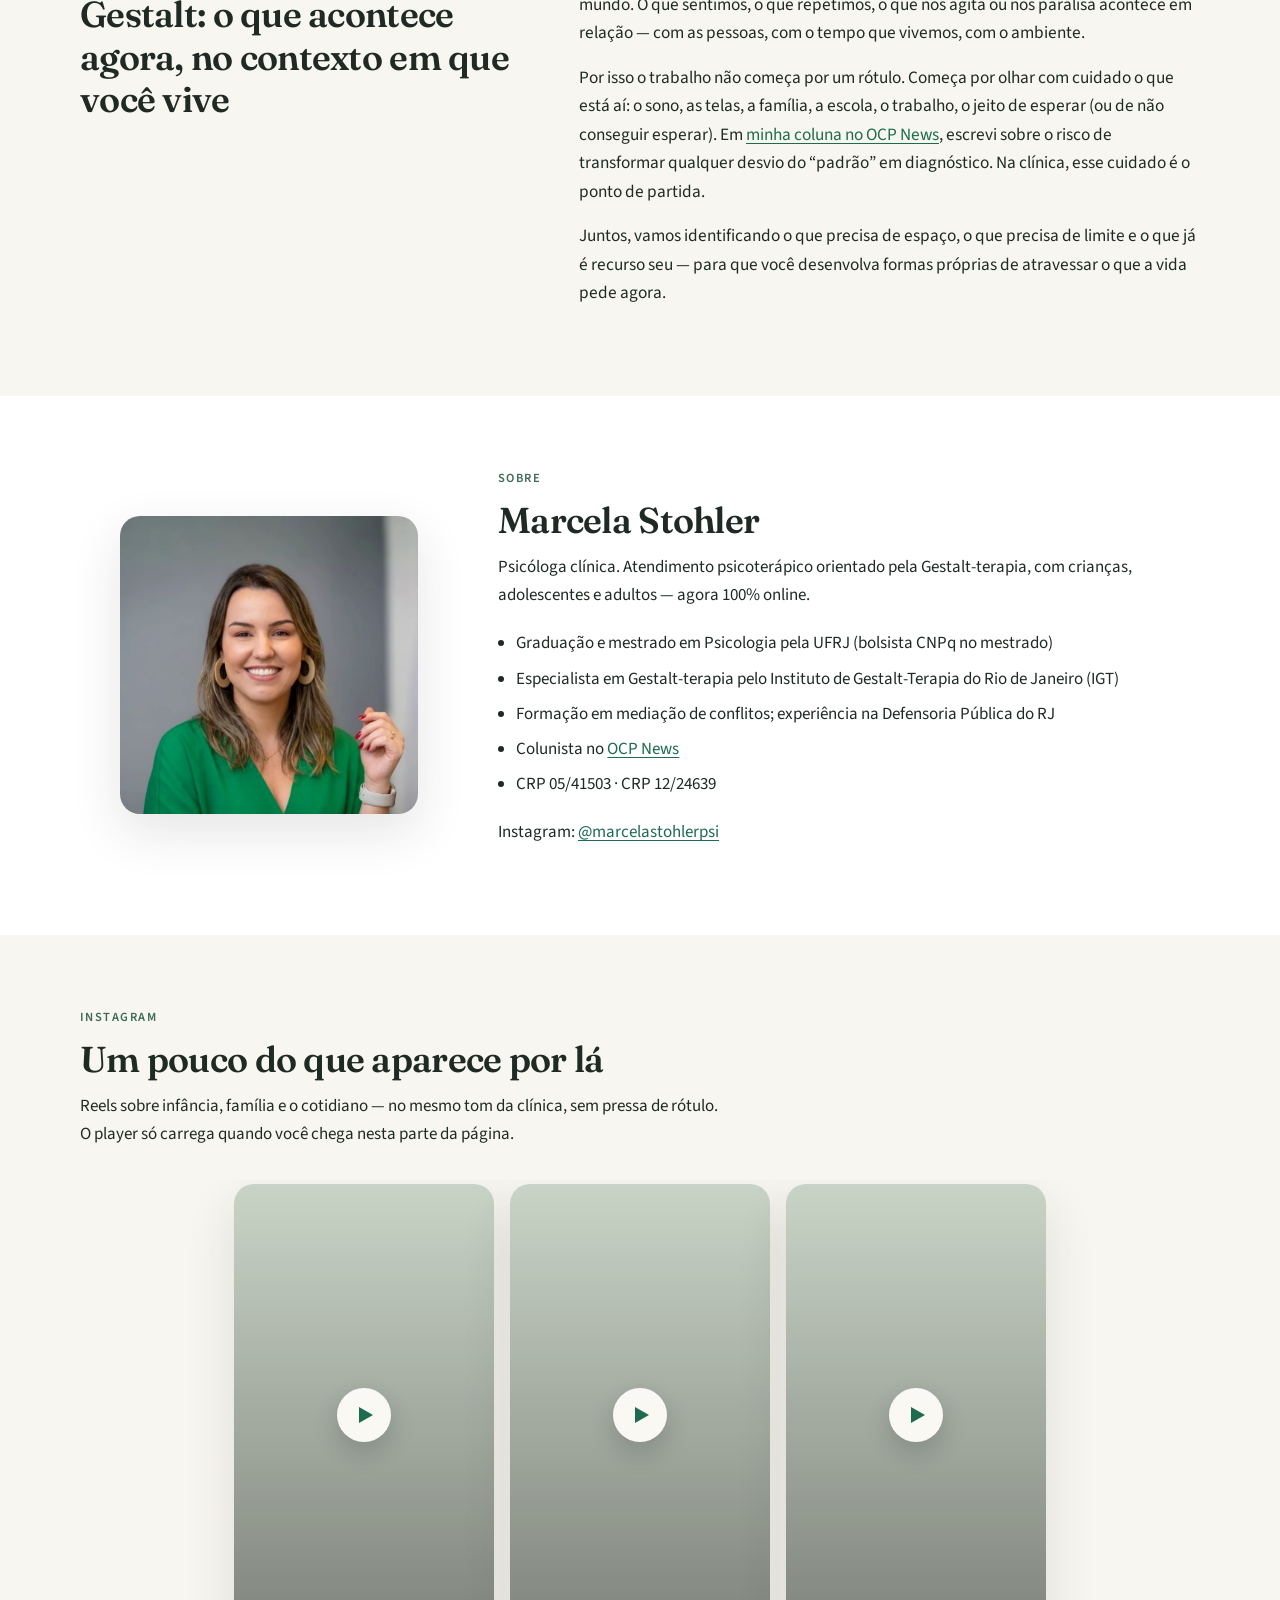
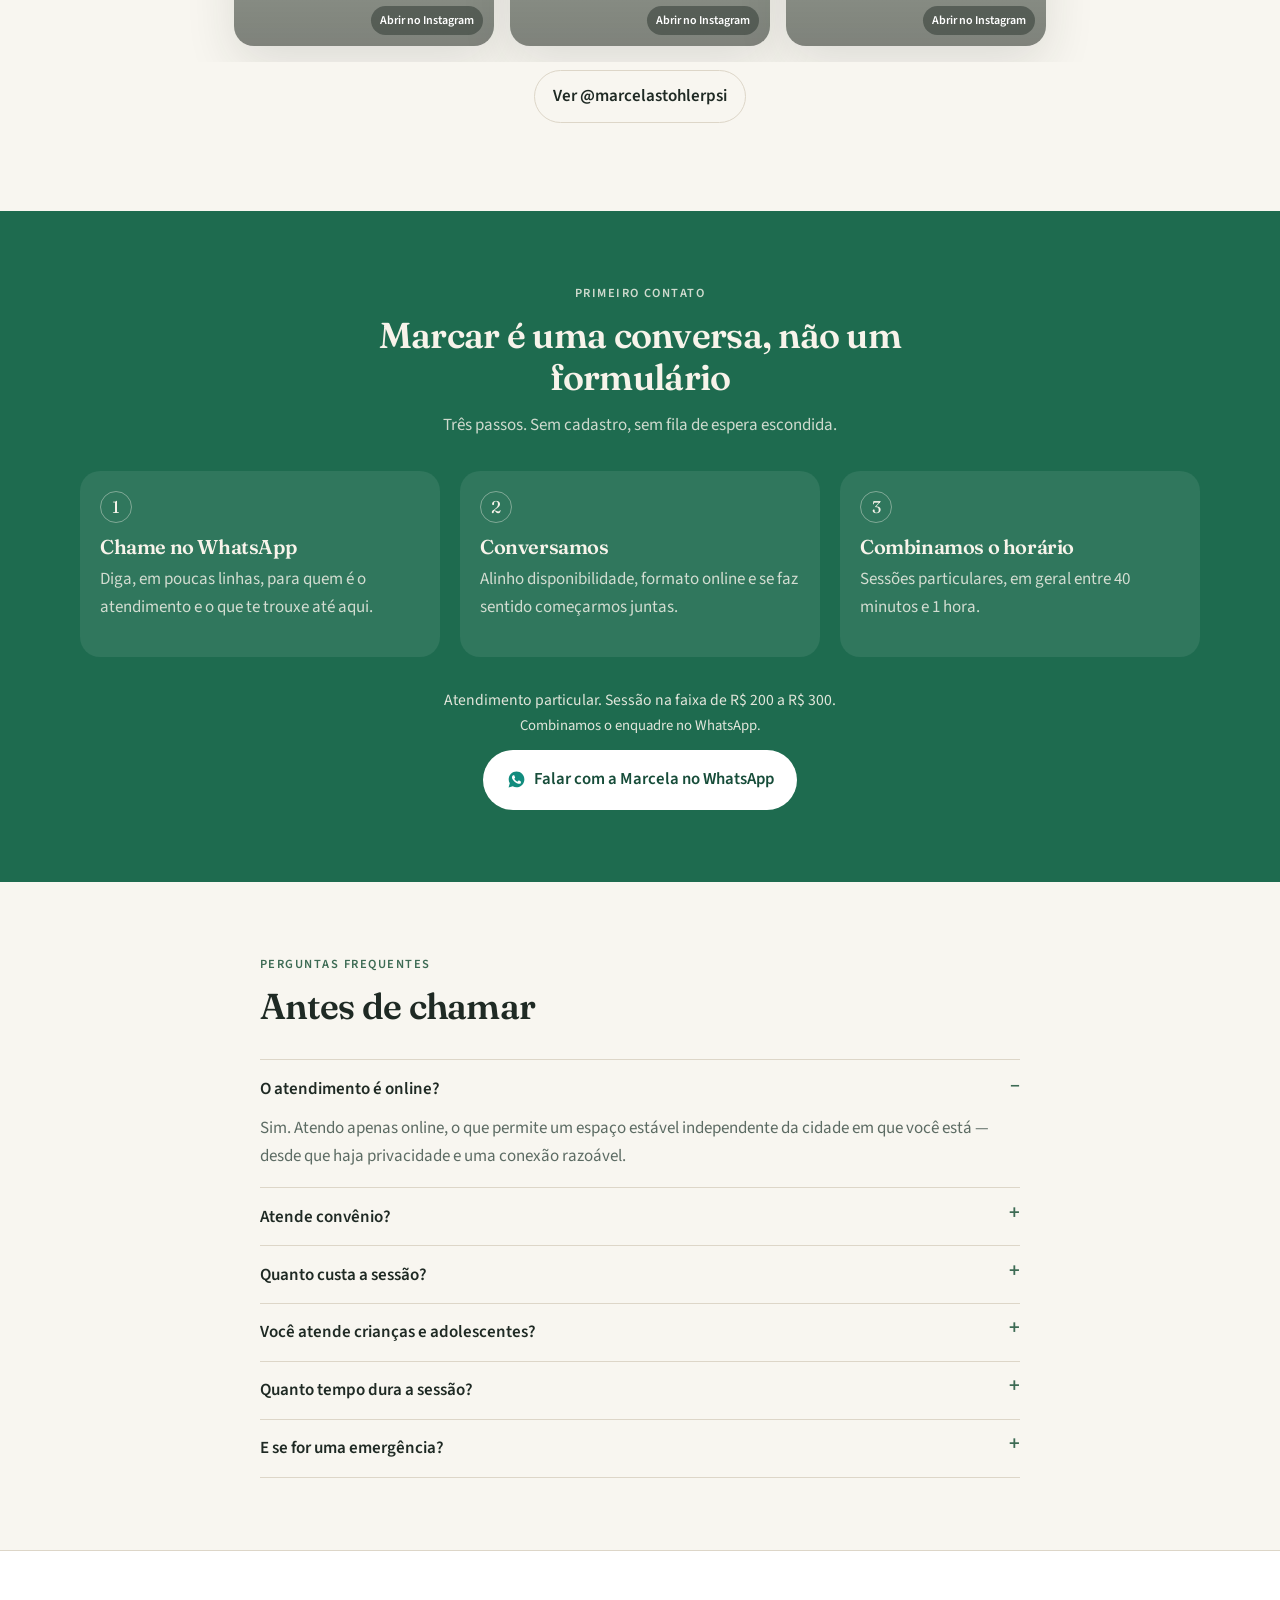
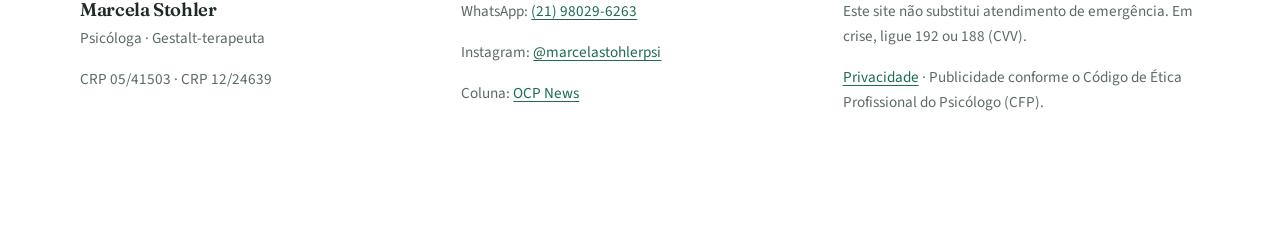
==== commit 67bef737: "Adiciona nota de preço antes dos CTAs de WhatsApp Informa que o atendimento é particular e a sessão " ====
--- a/index.html
+++ b/index.html
@@ -3,6 +3,16 @@
   <head>
     <meta charset="utf-8" />
     <meta name="viewport" content="width=device-width, initial-scale=1" />
+    <script async src="https://www.googletagmanager.com/gtag/js?id=G-QYJ2FSZW7E"></script>
+    <script>
+      window.dataLayer = window.dataLayer || [];
+      function gtag() {
+        dataLayer.push(arguments);
+      }
+      gtag("js", new Date());
+      gtag("config", "G-QYJ2FSZW7E");
+      gtag("config", "G-M37DFZH34Y");
+    </script>
     <title>Marcela Stohler | Psicóloga e Gestalt-terapeuta</title>
     <meta
       name="description"
@@ -98,12 +108,18 @@
               aparece na vida de cada pessoa — o contexto, o ambiente, o jeito de estar no mundo —
               para que o cuidado faça sentido de verdade.
             </p>
-            <div class="hero-actions">
-              <a class="btn btn-whatsapp btn-lg js-whatsapp" data-cta="hero" href="https://wa.me/5521980296263?text=Ol%C3%A1%20Marcela%2C%20vim%20pelo%20site%20e%20gostaria%20de%20agendar%20uma%20consulta." target="_blank" rel="noopener noreferrer">
-                <span class="icon-wa" aria-hidden="true"></span>
-                Agendar consulta no WhatsApp
-              </a>
-              <a class="btn btn-ghost" href="#como-funciona">Como funciona o primeiro contato</a>
+            <div class="cta-block">
+              <p class="price-note">
+                Atendimento particular. Sessão na faixa de R$&nbsp;200 a R$&nbsp;300.
+                <span class="price-note-sub">Combinamos o enquadre no WhatsApp.</span>
+              </p>
+              <div class="hero-actions">
+                <a class="btn btn-whatsapp btn-lg js-whatsapp" data-cta="hero" href="https://wa.me/5521980296263?text=Ol%C3%A1%20Marcela%2C%20vim%20pelo%20site%20e%20gostaria%20de%20agendar%20uma%20consulta." target="_blank" rel="noopener noreferrer">
+                  <span class="icon-wa" aria-hidden="true"></span>
+                  Agendar consulta no WhatsApp
+                </a>
+                <a class="btn btn-ghost" href="#como-funciona">Como funciona o primeiro contato</a>
+              </div>
             </div>
             <p class="trust-line">
               Particular · Online ·
@@ -293,12 +309,18 @@
               <p>Sessões particulares, em geral entre 40 minutos e 1 hora.</p>
             </li>
           </ol>
-          <p class="center">
-            <a class="btn btn-whatsapp btn-lg js-whatsapp" data-cta="steps" href="https://wa.me/5521980296263?text=Ol%C3%A1%20Marcela%2C%20vim%20pelo%20site%20e%20gostaria%20de%20agendar%20uma%20consulta." target="_blank" rel="noopener noreferrer">
-              <span class="icon-wa" aria-hidden="true"></span>
-              Falar com a Marcela no WhatsApp
-            </a>
-          </p>
+          <div class="cta-block cta-block-center">
+            <p class="price-note">
+              Atendimento particular. Sessão na faixa de R$&nbsp;200 a R$&nbsp;300.
+              <span class="price-note-sub">Combinamos o enquadre no WhatsApp.</span>
+            </p>
+            <p class="center cta-actions">
+              <a class="btn btn-whatsapp btn-lg js-whatsapp" data-cta="steps" href="https://wa.me/5521980296263?text=Ol%C3%A1%20Marcela%2C%20vim%20pelo%20site%20e%20gostaria%20de%20agendar%20uma%20consulta." target="_blank" rel="noopener noreferrer">
+                <span class="icon-wa" aria-hidden="true"></span>
+                Falar com a Marcela no WhatsApp
+              </a>
+            </p>
+          </div>
         </div>
       </section>
 
@@ -324,6 +346,13 @@
               </p>
             </details>
             <details>
+              <summary>Quanto custa a sessão?</summary>
+              <p>
+                O atendimento é particular. A sessão fica na faixa de R$&nbsp;200 a R$&nbsp;300.
+                Combinamos o enquadre no WhatsApp.
+              </p>
+            </details>
+            <details>
               <summary>Você atende crianças e adolescentes?</summary>
               <p>
                 Sim. Crianças, adolescentes e adultos. No caso de menores, o primeiro contato
@@ -382,10 +411,15 @@
       </div>
     </footer>
 
-    <a class="fab js-whatsapp" data-cta="fab" href="https://wa.me/5521980296263?text=Ol%C3%A1%20Marcela%2C%20vim%20pelo%20site%20e%20gostaria%20de%20agendar%20uma%20consulta." target="_blank" rel="noopener noreferrer" aria-label="Agendar consulta no WhatsApp">
-      <span class="icon-wa" aria-hidden="true"></span>
-      <span class="fab-label">WhatsApp</span>
-    </a>
+    <div class="fab-wrap">
+      <p class="price-note price-note-fab">
+        Particular · R$&nbsp;200–300
+      </p>
+      <a class="fab js-whatsapp" data-cta="fab" href="https://wa.me/5521980296263?text=Ol%C3%A1%20Marcela%2C%20vim%20pelo%20site%20e%20gostaria%20de%20agendar%20uma%20consulta." target="_blank" rel="noopener noreferrer" aria-label="Agendar consulta no WhatsApp">
+        <span class="icon-wa" aria-hidden="true"></span>
+        <span class="fab-label">WhatsApp</span>
+      </a>
+    </div>
 
     <script src="/site.config.js"></script>
     <script src="/main.js"></script>
--- a/styles.css
+++ b/styles.css
@@ -240,11 +240,47 @@
   max-width: 38rem;
 }
 
+.cta-block {
+  margin: 1.5rem 0 1rem;
+}
+
+.cta-block-center {
+  display: flex;
+  flex-direction: column;
+  align-items: center;
+  margin: 0;
+}
+
+.cta-actions {
+  margin: 0;
+}
+
+.price-note {
+  margin: 0 0 0.85rem;
+  max-width: 28rem;
+  color: var(--muted);
+  font-size: 0.98rem;
+  line-height: 1.45;
+}
+
+.price-note-sub {
+  display: block;
+  margin-top: 0.2rem;
+  font-size: 0.92rem;
+  color: var(--muted);
+}
+
+.section-cta .price-note,
+.section-cta .price-note-sub {
+  color: rgba(247, 243, 234, 0.9);
+  text-align: center;
+}
+
 .hero-actions {
   display: flex;
   flex-wrap: wrap;
   gap: 0.75rem;
-  margin: 1.5rem 0 1rem;
+  margin: 0;
 }
 
 .trust-line {
@@ -481,12 +517,35 @@
   margin-bottom: 0.35rem;
 }
 
-.fab {
+.fab-wrap {
   position: fixed;
   right: 1rem;
   bottom: 1rem;
   z-index: 12;
   display: none;
+  flex-direction: column;
+  align-items: flex-end;
+  gap: 0.45rem;
+  max-width: calc(100vw - 2rem);
+}
+
+.price-note-fab {
+  margin: 0;
+  max-width: none;
+  padding: 0.45rem 0.7rem;
+  background: rgba(251, 248, 243, 0.96);
+  border: 1px solid var(--line);
+  border-radius: 0.75rem;
+  box-shadow: 0 8px 24px rgba(31, 42, 36, 0.1);
+  color: var(--ink);
+  font-size: 0.82rem;
+  font-weight: 500;
+  line-height: 1.3;
+  text-align: right;
+}
+
+.fab {
+  display: inline-flex;
   align-items: center;
   gap: 0.45rem;
   background: var(--whatsapp);
@@ -643,12 +702,12 @@
     display: none;
   }
 
-  .fab {
-    display: inline-flex;
+  .fab-wrap {
+    display: flex;
   }
 
   .site-footer {
-    padding-bottom: 6.5rem;
+    padding-bottom: 7.5rem;
   }
 }
 
